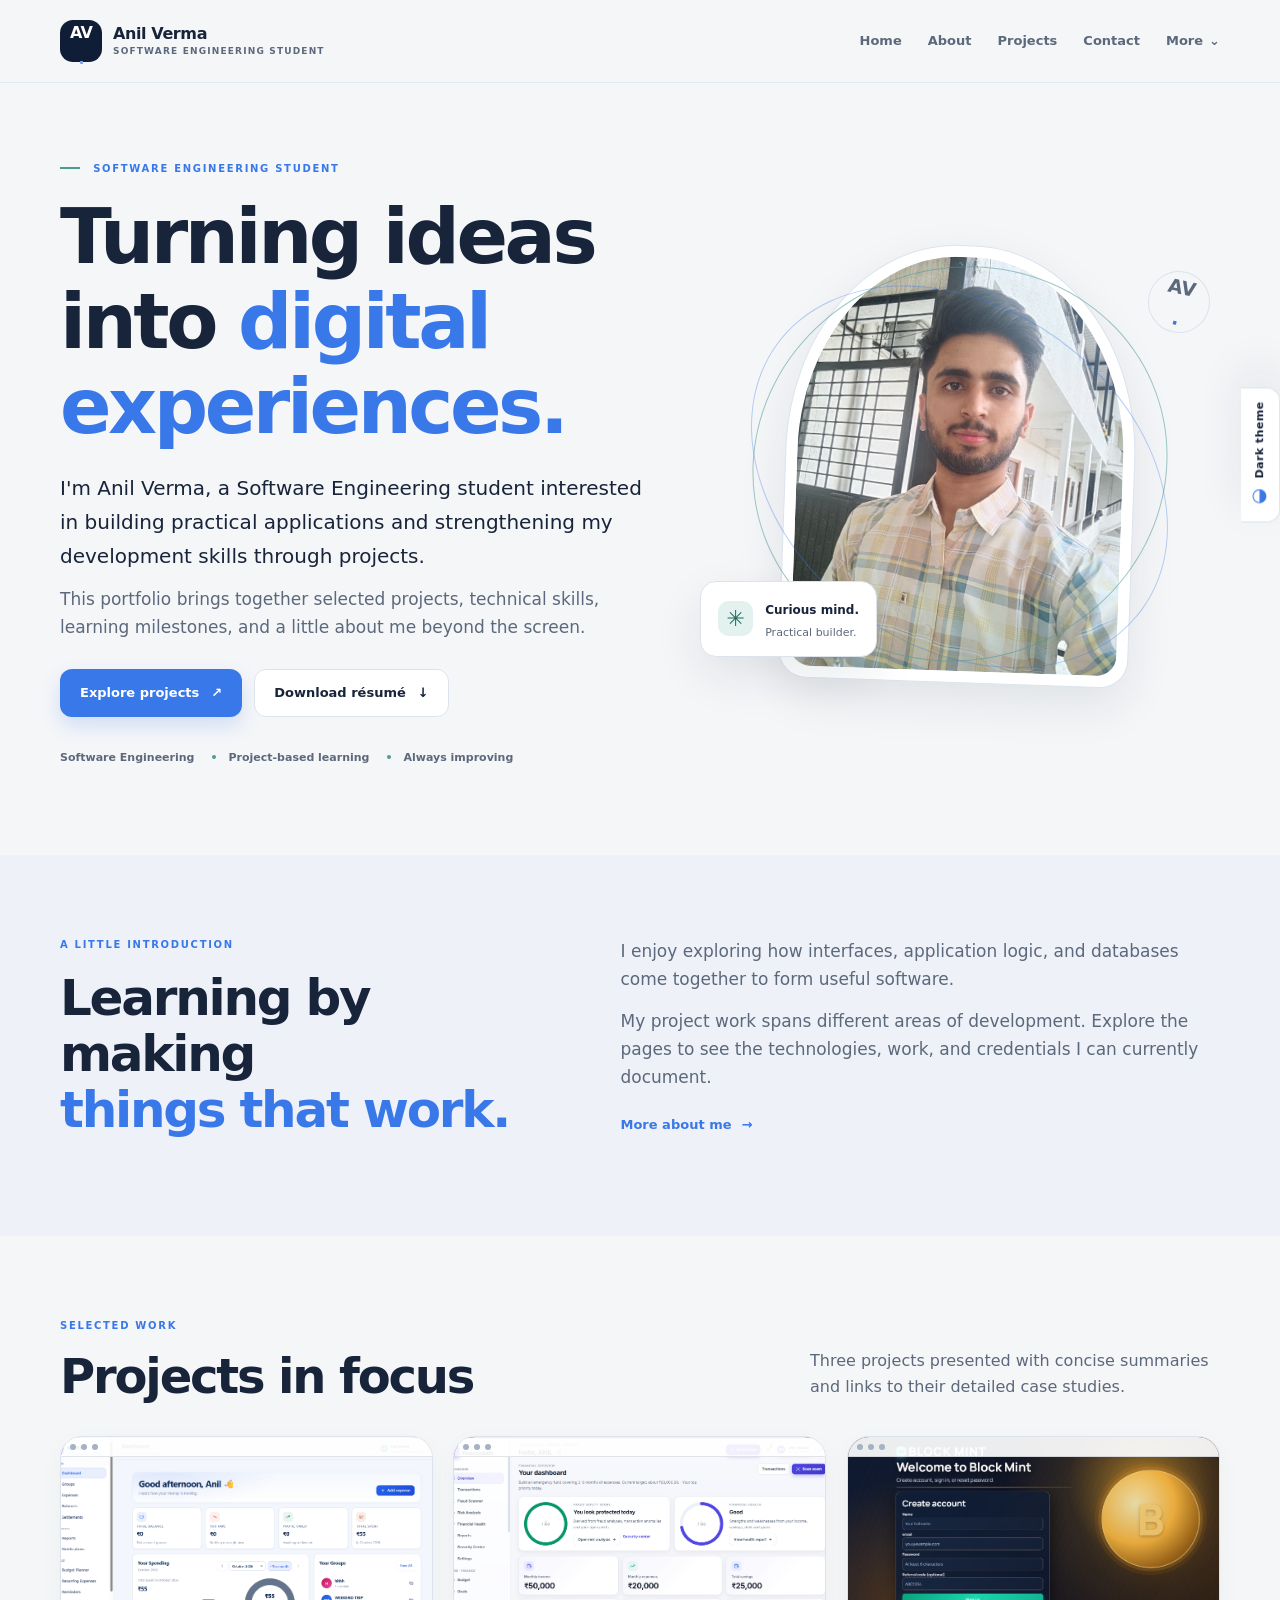
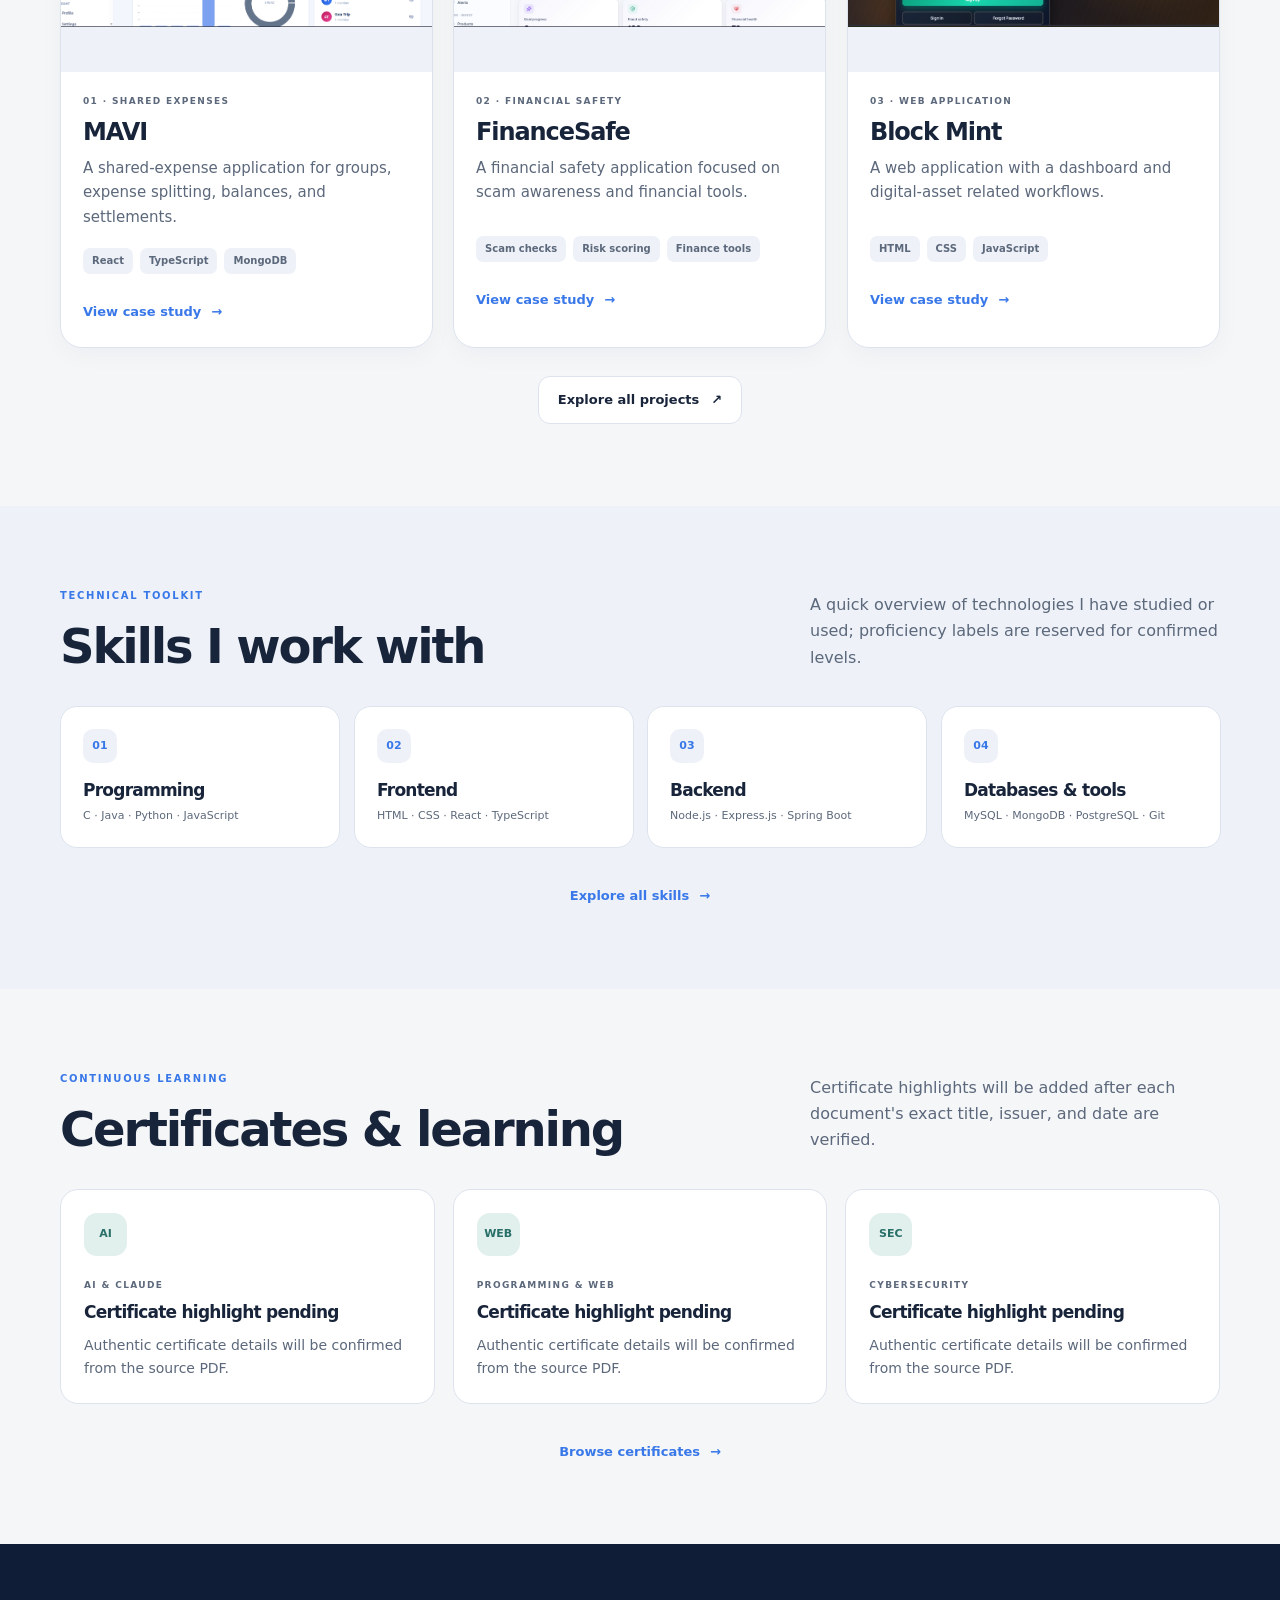
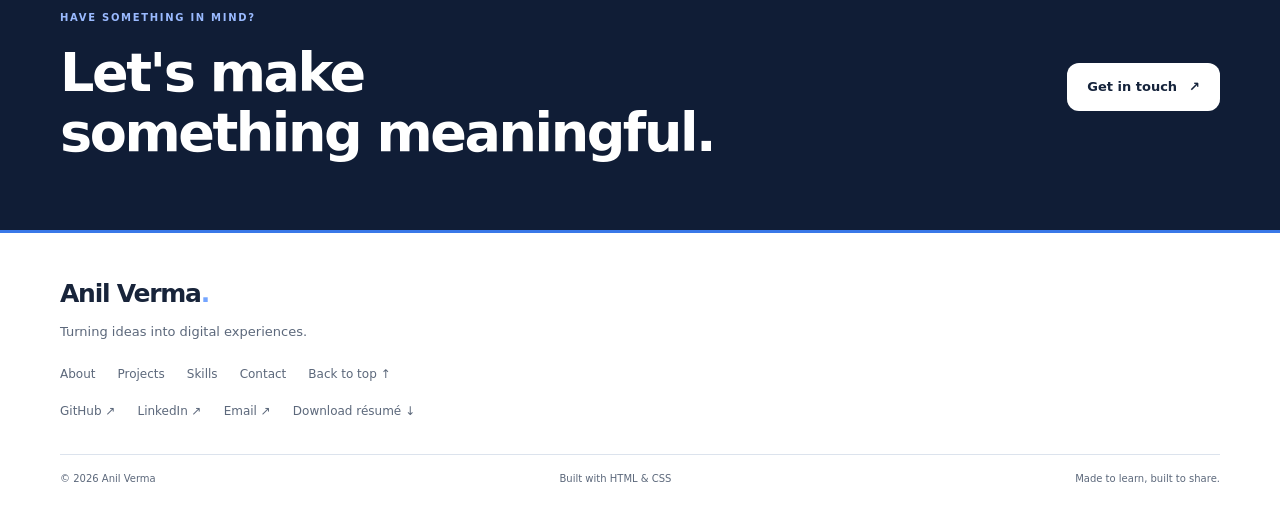
==== index.html @ 0b911eda "Add personal portfolio website" ====
<!doctype html>
<html lang="en">
<head>
  <meta charset="utf-8">
  <meta name="viewport" content="width=device-width, initial-scale=1">
  <meta name="color-scheme" content="light dark">
  <meta name="description" content="Anil Verma — Software Engineering Student. Explore projects, skills, certificates, and interests.">
  <title>Home | Anil Verma</title>
  <link rel="stylesheet" href="css/style.css">
  <link rel="stylesheet" href="css/responsive.css">
  <link rel="stylesheet" href="css/animations.css">
</head>
<body>
<a class="skip-link" href="#main-content">Skip to content</a>
<input class="theme-toggle-input" type="checkbox" id="theme-toggle" aria-label="Enable dark theme">
<div class="site-shell" id="top">
  <header class="site-header"><div class="nav-wrap">
    <a class="brand" href="index.html" aria-label="Anil Verma home"><span class="brand-mark">AV<span>.</span></span><span class="brand-name">Anil Verma<small>SOFTWARE ENGINEERING STUDENT</small></span></a>
    <nav class="desktop-nav" aria-label="Main navigation"><a href="index.html">Home</a><a href="about.html">About</a><a href="projects.html">Projects</a><a href="contact.html">Contact</a><details class="nav-more"><summary>More <span aria-hidden="true">⌄</span></summary><div class="nav-dropdown"><a href="skills.html">Skills</a><a href="certificates.html">Certificates</a><a href="experience.html">Experience</a><a href="hobbies.html">Hobbies</a></div></details></nav>
    <details class="mobile-menu"><summary aria-label="Open navigation menu"><span></span><span></span><span></span><b>Menu</b></summary><nav aria-label="Mobile navigation"><a href="index.html">Home</a><a href="about.html">About</a><a href="skills.html">Skills</a><a href="projects.html">Projects</a><a href="certificates.html">Certificates</a><a href="experience.html">Experience</a><a href="hobbies.html">Hobbies</a><a href="contact.html">Contact</a></nav></details>
  </div></header>
  <label class="theme-toggle" for="theme-toggle"><span class="theme-toggle-icon" aria-hidden="true">◐</span><span class="theme-toggle-label">Dark theme</span></label>
  <main id="main-content" tabindex="-1">
<section class="hero section-wrap" id="top">
  <div class="hero-copy">
    <p class="eyebrow"><span class="eyebrow-mark"></span> SOFTWARE ENGINEERING STUDENT</p>
    <h1>Turning ideas into <span class="text-accent">digital experiences.</span></h1>
    <p class="hero-lead">I'm Anil Verma, a Software Engineering student interested in building practical applications and strengthening my development skills through projects.</p>
    <p class="hero-support">This portfolio brings together selected projects, technical skills, learning milestones, and a little about me beyond the screen.</p>
    <div class="button-row"><a class="button button-primary" href="projects.html">Explore projects <span aria-hidden="true">↗</span></a><a class="button button-secondary" href="assets/resume/Anil-Verma-Resume.pdf" download>Download résumé <span aria-hidden="true">↓</span></a></div>
    <div class="hero-meta"><span>Software Engineering</span><span>Project-based learning</span><span>Always improving</span></div>
  </div>
  <div class="hero-visual">
    <div class="hero-photo-frame"><img src="assets/images/profile/profile-portrait.jpg" alt="Portrait of Anil Verma" class="hero-photo"><span class="photo-orbit orbit-one"></span><span class="photo-orbit orbit-two"></span></div>
    <div class="floating-note"><span class="note-symbol" aria-hidden="true">✳</span><div><strong>Curious mind.</strong><p>Practical builder.</p></div></div>
    <span class="hero-stamp" aria-hidden="true">AV<span>.</span></span>
  </div>
</section>
<section class="section section-soft"><div class="section-wrap intro-grid"><div><p class="eyebrow">A LITTLE INTRODUCTION</p><h2>Learning by making<br><span class="text-accent">things that work.</span></h2></div><div class="intro-copy"><p>I enjoy exploring how interfaces, application logic, and databases come together to form useful software.</p><p>My project work spans different areas of development. Explore the pages to see the technologies, work, and credentials I can currently document.</p><a class="text-link" href="about.html">More about me <span aria-hidden="true">→</span></a></div></div></section>
<section class="section section-wrap"><div class="section-heading"><div><p class="eyebrow">SELECTED WORK</p><h2>Projects in focus</h2></div><p class="section-intro">Three projects presented with concise summaries and links to their detailed case studies.</p></div>
  <div class="project-grid home-project-grid">
    <article class="project-card"><a class="project-preview project-preview-image" href="projects.html#mavi" aria-label="View MAVI case study"><span class="preview-window" aria-hidden="true"><i></i><i></i><i></i></span><img src="assets/images/projects/mavi-dashboard.png" alt="MAVI dashboard showing the spending summary, balances, and groups." loading="lazy"></a><div class="project-card-body"><p class="card-kicker">01 · SHARED EXPENSES</p><h3>MAVI</h3><p>A shared-expense application for groups, expense splitting, balances, and settlements.</p><div class="tag-row"><span>React</span><span>TypeScript</span><span>MongoDB</span></div><a class="text-link" href="projects.html#mavi">View case study <span aria-hidden="true">→</span></a></div></article>
    <article class="project-card"><a class="project-preview project-preview-image" href="projects.html#financesafe" aria-label="View FinanceSafe case study"><span class="preview-window" aria-hidden="true"><i></i><i></i><i></i></span><img src="assets/images/projects/financesafe-dashboard.png" alt="FinanceSafe dashboard showing fraud safety and financial health." loading="lazy"></a><div class="project-card-body"><p class="card-kicker">02 · FINANCIAL SAFETY</p><h3>FinanceSafe</h3><p>A financial safety application focused on scam awareness and financial tools.</p><div class="tag-row"><span>Scam checks</span><span>Risk scoring</span><span>Finance tools</span></div><a class="text-link" href="projects.html#financesafe">View case study <span aria-hidden="true">→</span></a></div></article>
    <article class="project-card"><a class="project-preview project-preview-image" href="projects.html#block-mint" aria-label="View Block Mint case study"><span class="preview-window" aria-hidden="true"><i></i><i></i><i></i></span><img src="assets/images/projects/block-mint-signup.png" alt="Block Mint account creation interface." loading="lazy"></a><div class="project-card-body"><p class="card-kicker">03 · WEB APPLICATION</p><h3>Block Mint</h3><p>A web application with a dashboard and digital-asset related workflows.</p><div class="tag-row"><span>HTML</span><span>CSS</span><span>JavaScript</span></div><a class="text-link" href="projects.html#block-mint">View case study <span aria-hidden="true">→</span></a></div></article>
  </div><div class="section-end-link"><a class="button button-secondary" href="projects.html">Explore all projects <span aria-hidden="true">↗</span></a></div>
</section>
<section class="section section-soft"><div class="section-wrap"><div class="section-heading"><div><p class="eyebrow">TECHNICAL TOOLKIT</p><h2>Skills I work with</h2></div><p class="section-intro">A quick overview of technologies I have studied or used; proficiency labels are reserved for confirmed levels.</p></div><div class="skill-preview-grid"><a class="skill-preview" href="skills.html#programming"><span class="skill-number">01</span><h3>Programming</h3><p>C · Java · Python · JavaScript</p></a><a class="skill-preview" href="skills.html#frontend"><span class="skill-number">02</span><h3>Frontend</h3><p>HTML · CSS · React · TypeScript</p></a><a class="skill-preview" href="skills.html#backend"><span class="skill-number">03</span><h3>Backend</h3><p>Node.js · Express.js · Spring Boot</p></a><a class="skill-preview" href="skills.html#databases"><span class="skill-number">04</span><h3>Databases & tools</h3><p>MySQL · MongoDB · PostgreSQL · Git</p></a></div><div class="section-end-link"><a class="text-link" href="skills.html">Explore all skills <span aria-hidden="true">→</span></a></div></div></section>
<section class="section section-wrap"><div class="section-heading"><div><p class="eyebrow">CONTINUOUS LEARNING</p><h2>Certificates & learning</h2></div><p class="section-intro">Certificate highlights will be added after each document's exact title, issuer, and date are verified.</p></div><div class="certificate-highlight-grid"><article class="certificate-highlight"><span class="highlight-mark">AI</span><p class="card-kicker">AI & CLAUDE</p><h3>Certificate highlight pending</h3><p>Authentic certificate details will be confirmed from the source PDF.</p></article><article class="certificate-highlight"><span class="highlight-mark">WEB</span><p class="card-kicker">PROGRAMMING & WEB</p><h3>Certificate highlight pending</h3><p>Authentic certificate details will be confirmed from the source PDF.</p></article><article class="certificate-highlight"><span class="highlight-mark">SEC</span><p class="card-kicker">CYBERSECURITY</p><h3>Certificate highlight pending</h3><p>Authentic certificate details will be confirmed from the source PDF.</p></article></div><div class="section-end-link"><a class="text-link" href="certificates.html">Browse certificates <span aria-hidden="true">→</span></a></div></section>
<section class="contact-cta"><div class="section-wrap cta-inner"><div><p class="eyebrow eyebrow-light">HAVE SOMETHING IN MIND?</p><h2>Let's make<br>something meaningful.</h2></div><a class="button button-light" href="contact.html">Get in touch <span aria-hidden="true">↗</span></a></div></section>
</main>
  <footer class="site-footer"><div class="section-wrap footer-main"><a class="footer-brand" href="index.html">Anil Verma<span>.</span></a><p>Turning ideas into digital experiences.</p><nav class="footer-links" aria-label="Footer navigation"><a href="about.html">About</a><a href="projects.html">Projects</a><a href="skills.html">Skills</a><a href="contact.html">Contact</a><a href="#top">Back to top ↑</a></nav><div class="footer-social"><a href="https://github.com/anil-4115/" target="_blank" rel="noopener noreferrer">GitHub ↗</a><a href="https://www.linkedin.com/in/anil-verma-aa297a3b1" target="_blank" rel="noopener noreferrer">LinkedIn ↗</a><a href="mailto:202401100015@mitaoe.ac.in">Email ↗</a><a href="assets/resume/Anil-Verma-Resume.pdf" download>Download résumé ↓</a></div></div><div class="footer-bottom section-wrap"><span>© 2026 Anil Verma</span><span>Built with HTML & CSS</span><span>Made to learn, built to share.</span></div></footer>
</div>
</body>
</html>
---- css/style.css ----
/* Anil Verma portfolio — shared design system. HTML + CSS only. */
:root{color-scheme:light;--navy:#101d36;--blue:#3978e8;--blue-deep:#245fc8;--teal:#4b9c95;--paper:#f5f6f8;--surface:#fff;--surface-soft:#eef2f8;--text:#18243a;--muted:#5c687b;--line:#dce3ed;--shadow:0 18px 48px rgba(16,29,54,.09);--line-strong:#b7c3d6;--shadow-soft:0 10px 26px rgba(16,29,54,.09);--radius:22px;--radius-sm:14px;--wrap:1160px;--ease:cubic-bezier(.2,.7,.2,1)}
*{box-sizing:border-box}html{scroll-behavior:smooth;scroll-padding-top:96px}body{margin:0;background:var(--paper);color:var(--text);font-family:Inter,ui-sans-serif,system-ui,-apple-system,BlinkMacSystemFont,"Segoe UI",sans-serif;line-height:1.65}img{max-width:100%;display:block}a{color:inherit;text-decoration:none}button,input,summary{font:inherit}a,summary,label{-webkit-tap-highlight-color:transparent}a:focus-visible,summary:focus-visible,label:focus-visible,input:focus-visible{outline:3px solid var(--teal);outline-offset:4px}::selection{background:rgba(57,120,232,.2)}.section-wrap,.nav-wrap{width:min(var(--wrap),calc(100% - 48px));margin-inline:auto}.skip-link{position:fixed;z-index:1000;top:8px;left:8px;padding:10px 14px;background:var(--surface);border:2px solid var(--blue);border-radius:10px;transform:translateY(-160%)}.skip-link:focus{transform:translateY(0)}
.theme-toggle-input{position:absolute;width:1px;height:1px;padding:0;margin:-1px;overflow:hidden;clip:rect(0,0,0,0);white-space:nowrap;border:0}.site-shell{--paper:#f5f6f8;--surface:#fff;--surface-soft:#eef2f8;--text:#18243a;--muted:#5c687b;--line:#dce3ed;--shadow:0 18px 48px rgba(16,29,54,.09);background:var(--paper);color:var(--text);min-height:100vh;transition:background-color .25s,color .25s}.theme-toggle-input:checked~.site-shell{color-scheme:dark;--paper:#0c1424;--surface:#131f33;--surface-soft:#17263d;--text:#f0f4fb;--muted:#aab6c8;--line:#2a3a52;--line-strong:#5c6b84;--shadow-soft:0 10px 26px rgba(0,0,0,.28);--shadow:0 18px 48px rgba(0,0,0,.22)}
.site-header{position:sticky;top:0;z-index:50;background:color-mix(in srgb,var(--paper) 88%,transparent);backdrop-filter:blur(18px);border-bottom:1px solid color-mix(in srgb,var(--line) 72%,transparent)}.nav-wrap{min-height:82px;display:flex;align-items:center;justify-content:space-between;gap:24px}.brand{display:inline-flex;align-items:center;gap:11px;flex-shrink:0}.brand-mark{width:42px;height:42px;display:grid;place-items:center;background:var(--navy);color:#fff;border-radius:13px;font-weight:800;letter-spacing:-.06em}.brand-mark span,.footer-brand span{color:#74a5ff}.brand-name{font-weight:750;line-height:1.1;letter-spacing:-.025em}.brand-name small{display:block;margin-top:5px;font-size:9px;letter-spacing:.13em;color:var(--muted);font-weight:700}.desktop-nav{display:flex;align-items:center;gap:26px;font-size:13px;font-weight:650;color:var(--muted)}.desktop-nav>a,.nav-more>summary{transition:color .2s;cursor:pointer}.desktop-nav>a:hover,.nav-more>summary:hover,.desktop-nav a:focus-visible{color:var(--blue)}.nav-more{position:relative}.nav-more summary{list-style:none;display:flex;align-items:center;gap:6px}.nav-more summary::-webkit-details-marker{display:none}.nav-dropdown{position:absolute;right:0;top:calc(100% + 18px);width:190px;padding:9px;background:var(--surface);border:1px solid var(--line);border-radius:15px;box-shadow:var(--shadow);display:grid;gap:3px}.nav-dropdown a{padding:10px 12px;border-radius:9px}.nav-dropdown a:hover{background:var(--surface-soft);color:var(--blue)}.mobile-menu{display:none}.theme-toggle{position:fixed;right:0;top:43%;z-index:70;display:flex;align-items:center;gap:9px;writing-mode:vertical-rl;transform:rotate(180deg);padding:13px 10px;background:var(--surface);color:var(--text);border:1px solid var(--line);border-right:0;border-radius:13px 0 0 13px;box-shadow:var(--shadow);cursor:pointer;font-size:11px;font-weight:700;letter-spacing:.04em}.theme-toggle-icon{font-size:18px;line-height:1;color:var(--blue)}.theme-toggle-input:checked~.site-shell .theme-toggle-icon{color:#f4cc72}
.eyebrow{margin:0 0 16px;color:var(--blue);font-size:10px;font-weight:800;letter-spacing:.17em;text-transform:uppercase}.eyebrow-mark{display:inline-block;width:20px;height:2px;margin:0 8px 3px 0;background:var(--teal)}h1,h2,h3,p{margin-top:0}h1,h2,h3{line-height:1.12;letter-spacing:-.045em}h1{font-size:clamp(42px,6vw,76px);font-weight:780;margin-bottom:22px}h2{font-size:clamp(30px,4vw,48px);font-weight:760;margin-bottom:16px}h3{font-size:21px;margin-bottom:12px}.text-accent{color:var(--blue)}.hero{display:grid;grid-template-columns:1.06fr .94fr;gap:54px;align-items:center;padding-top:78px;padding-bottom:88px;min-height:620px}.hero-copy{max-width:650px}.hero h1{max-width:680px}.hero-lead{font-size:18px;line-height:1.7;max-width:590px;color:var(--text);margin-bottom:12px}.hero-support,.page-lead{max-width:610px;color:var(--muted);font-size:15px}.button-row{display:flex;flex-wrap:wrap;gap:12px;margin-top:28px}.button{display:inline-flex;align-items:center;justify-content:center;gap:12px;min-height:48px;padding:12px 19px;border:1px solid transparent;border-radius:12px;font-size:13px;font-weight:750;transition:transform .22s var(--ease),box-shadow .22s,border-color .22s}.button:hover{transform:translateY(-2px)}.button-primary{background:var(--blue);color:white;box-shadow:0 9px 20px rgba(57,120,232,.19)}.button-primary:hover{background:var(--blue-deep);box-shadow:0 13px 24px rgba(57,120,232,.24)}.button-secondary{background:var(--surface);border-color:var(--line);color:var(--text)}.button-secondary:hover{border-color:var(--blue)}.button-light{background:#fff;color:#15233b}.button-pending{opacity:.72;cursor:not-allowed;border-style:dashed}.hero-meta{display:flex;flex-wrap:wrap;gap:10px 18px;margin-top:32px;color:var(--muted);font-size:11px;font-weight:700}.hero-meta span+span:before{content:"";display:inline-block;width:4px;height:4px;margin:0 12px 2px 0;background:var(--teal);border-radius:50%}.hero-visual{min-height:450px;position:relative;display:grid;place-items:center}.hero-photo-frame{position:relative;width:min(350px,76%);aspect-ratio:4/5;padding:11px;background:var(--surface);border:1px solid var(--line);border-radius:48% 48% 28px 28px;box-shadow:var(--shadow);transform:rotate(2deg)}.hero-photo{width:100%;height:100%;object-fit:cover;object-position:center 35%;border-radius:48% 48% 20px 20px}.photo-orbit{position:absolute;border:1px solid rgba(75,156,149,.55);border-radius:50%;pointer-events:none}.orbit-one{width:120%;height:90%;left:-10%;top:5%;transform:rotate(-22deg)}.orbit-two{width:130%;height:78%;left:-15%;top:14%;transform:rotate(34deg);border-color:rgba(57,120,232,.35)}.floating-note{position:absolute;left:0;bottom:32px;display:flex;align-items:center;gap:12px;padding:14px 17px;background:var(--surface);border:1px solid var(--line);border-radius:16px;box-shadow:var(--shadow)}.note-symbol{display:grid;place-items:center;width:35px;height:35px;background:#e3f2ef;color:#286f68;border-radius:11px;font-size:22px}.floating-note strong{font-size:12px}.floating-note p{margin:2px 0 0;color:var(--muted);font-size:11px}.hero-stamp{position:absolute;right:2%;top:7%;width:62px;height:62px;display:grid;place-items:center;border:1px solid var(--line);border-radius:50%;color:var(--muted);font-size:19px;font-weight:800;transform:rotate(12deg)}.hero-stamp span{color:var(--blue)}
.section{padding-top:82px;padding-bottom:82px}.section-soft{background:var(--surface-soft)}.section-heading{display:flex;align-items:end;justify-content:space-between;gap:30px;margin-bottom:32px}.section-heading h2{margin-bottom:0}.section-intro{max-width:410px;color:var(--muted);font-size:14px;margin-bottom:3px}.intro-grid{display:grid;grid-template-columns:.9fr 1.1fr;gap:70px;align-items:start}.intro-grid h2{font-size:clamp(32px,4.2vw,50px)}.intro-copy{max-width:600px;color:var(--muted);font-size:15px}.intro-copy p{margin-bottom:14px}.text-link{display:inline-flex;align-items:center;gap:10px;color:var(--blue);font-size:13px;font-weight:800;margin-top:9px}.text-link span{transition:transform .2s}.text-link:hover span{transform:translateX(4px)}.project-grid{display:grid;grid-template-columns:repeat(3,minmax(0,1fr));gap:20px}.project-card{overflow:hidden;background:var(--surface);border:1px solid var(--line);border-radius:var(--radius);box-shadow:0 7px 24px rgba(16,29,54,.035);transition:transform .25s var(--ease),box-shadow .25s}.project-card:hover{transform:translateY(-5px);box-shadow:var(--shadow)}.project-preview{position:relative;display:flex;min-height:235px;align-items:center;justify-content:center;flex-direction:column;gap:7px;overflow:hidden;background:linear-gradient(140deg,#e7efff,#f5f8ff);color:#1a3156;text-align:center;padding:34px 20px}.preview-teal{background:linear-gradient(140deg,#e0f3ef,#f4fbfa)}.preview-navy{background:linear-gradient(140deg,#dce5f4,#edf1f7)}.preview-window{position:absolute;top:15px;left:15px;right:15px;height:16px;display:flex;align-items:center;gap:5px;border-bottom:1px solid rgba(28,55,95,.12)}.preview-window i{display:block;width:5px;height:5px;background:#8c9bb2;border-radius:50%}.placeholder-icon{display:grid;place-items:center;width:54px;height:54px;border-radius:16px;background:rgba(57,120,232,.13);color:#285db5;font-size:18px;font-weight:850}.project-preview strong{font-size:13px}.project-preview small{font-size:10px;color:#5a6c88}.project-card-body{padding:22px}.card-kicker{font-size:9px;letter-spacing:.15em;color:var(--muted);font-weight:850;margin-bottom:10px}.project-card-body h3{font-size:24px;margin-bottom:10px}.project-card-body>p:not(.card-kicker){font-size:13px;color:var(--muted);min-height:62px}.tag-row{display:flex;flex-wrap:wrap;gap:7px;margin:18px 0}.tag-row span{display:inline-flex;padding:5px 9px;background:var(--surface-soft);border-radius:7px;color:var(--muted);font-size:10px;font-weight:750}.section-end-link{margin-top:28px;display:flex;justify-content:center}.skill-preview-grid{display:grid;grid-template-columns:repeat(4,minmax(0,1fr));gap:14px}.skill-preview{padding:22px;background:var(--surface);border:1px solid var(--line);border-radius:17px;transition:transform .22s,border-color .22s}.skill-preview:hover{transform:translateY(-3px);border-color:var(--blue)}.skill-number{display:grid;place-items:center;width:34px;height:34px;border-radius:10px;background:var(--surface-soft);color:var(--blue);font-size:11px;font-weight:850}.skill-preview h3{font-size:17px;margin:18px 0 7px}.skill-preview p{margin:0;color:var(--muted);font-size:11px}.certificate-highlight-grid{display:grid;grid-template-columns:repeat(3,minmax(0,1fr));gap:18px}.certificate-highlight{padding:23px;background:var(--surface);border:1px solid var(--line);border-radius:18px}.highlight-mark{display:grid;place-items:center;width:43px;height:43px;border-radius:13px;background:#e1efed;color:#286f68;font-size:11px;font-weight:900;margin-bottom:22px}.certificate-highlight h3{font-size:17px}.certificate-highlight p:not(.card-kicker){font-size:12px;color:var(--muted);margin-bottom:0}.contact-cta{background:var(--navy);color:white;padding:66px 0}.cta-inner{display:flex;align-items:center;justify-content:space-between;gap:32px}.cta-inner h2{font-size:clamp(34px,4.5vw,54px);margin:0}.eyebrow-light{color:#9abaff}.site-footer{background:var(--surface);border-top:3px solid var(--blue)}.footer-main{padding-top:40px;padding-bottom:32px}.footer-brand{font-size:25px;letter-spacing:-.05em;font-weight:850}.footer-main>p{margin:7px 0 23px;color:var(--muted);font-size:13px}.footer-links,.footer-social{display:flex;flex-wrap:wrap;gap:12px 22px;font-size:12px;color:var(--muted)}.footer-links a:hover,.footer-social a:hover{color:var(--blue)}.footer-social{margin-top:17px;align-items:center}.footer-resume-pending{font-size:11px;border:1px dashed var(--line);padding:4px 8px;border-radius:6px}.footer-bottom{display:flex;justify-content:space-between;gap:15px;padding-top:16px;padding-bottom:18px;border-top:1px solid var(--line);font-size:10px;color:var(--muted)}
.page-hero{padding-top:83px;padding-bottom:46px}.page-hero h1{font-size:clamp(40px,5.5vw,66px);margin-bottom:18px}.page-lead{font-size:15px;max-width:650px}.about-profile-grid{display:grid;grid-template-columns:.8fr 1.2fr;gap:66px;align-items:center;padding-top:35px;padding-bottom:90px}.about-image-wrap{position:relative;max-width:410px}.about-image-wrap img{width:100%;aspect-ratio:4/5;object-fit:cover;object-position:center 34%;border-radius:42% 42% 22px 22px;border:10px solid var(--surface);box-shadow:var(--shadow)}.image-caption{display:inline-block;margin-top:13px;color:var(--muted);font-size:11px}.about-text p:not(.eyebrow){color:var(--muted);font-size:14px}.about-text h2{font-size:clamp(30px,3.8vw,44px)}.info-note{margin-top:24px;padding:18px 20px;border-left:3px solid var(--teal);background:var(--surface-soft);border-radius:0 12px 12px 0}.info-note strong{font-size:12px}.info-note p{margin:5px 0 0;font-size:12px!important}.education-card{display:flex;gap:20px;align-items:flex-start;padding:28px;background:var(--surface);border:1px solid var(--line);border-radius:20px}.education-symbol{display:grid;place-items:center;flex:0 0 52px;height:52px;background:var(--surface-soft);border-radius:15px;color:var(--blue);font-weight:850}.education-card h3{font-size:21px}.education-card p{color:var(--muted);font-size:13px;margin-bottom:7px}.muted,.text-muted{color:var(--muted)}.inline-note{font-size:11px;color:var(--blue)}.learning-grid{display:grid;grid-template-columns:repeat(3,minmax(0,1fr));gap:18px}.learning-card{position:relative;padding:25px;background:var(--surface);border:1px solid var(--line);border-radius:18px}.learning-index{display:block;color:var(--blue);font-size:11px;font-weight:850;letter-spacing:.1em;margin-bottom:24px}.learning-card h3{font-size:18px}.learning-card p{color:var(--muted);font-size:13px}.skills-page-grid{display:grid;grid-template-columns:repeat(2,minmax(0,1fr));gap:20px;padding-top:20px;padding-bottom:86px}.skill-category{padding:25px;background:var(--surface);border:1px solid var(--line);border-radius:20px}.category-heading{display:flex;align-items:center;gap:13px;margin-bottom:21px}.category-heading>span{display:grid;place-items:center;width:35px;height:35px;background:var(--surface-soft);border-radius:10px;color:var(--blue);font-size:11px;font-weight:850}.category-heading h2{font-size:21px;margin:0;letter-spacing:-.03em}.skill-list{display:grid;gap:9px}.skill-item{display:flex;align-items:center;justify-content:space-between;gap:10px;padding:12px 13px;border:1px solid var(--line);border-radius:11px}.skill-item strong{font-size:12px}.level{padding:4px 8px;border-radius:6px;background:var(--surface-soft);color:var(--muted);font-size:10px;font-weight:750}.level-comfortable{background:#e3f2ef;color:#286f68}.project-tech-grid{display:grid;grid-template-columns:repeat(3,minmax(0,1fr));gap:15px}.project-tech-card{display:block;padding:23px;background:var(--surface);border:1px solid var(--line);border-radius:17px;transition:transform .2s,border-color .2s}.project-tech-card:hover{transform:translateY(-3px);border-color:var(--blue)}.project-tech-card>span{color:var(--blue);font-size:10px;font-weight:850}.project-tech-card h3{margin-top:18px}.project-tech-card p,.project-tech-card small{color:var(--muted);font-size:12px}.project-tech-card small{font-weight:750;color:var(--blue)}
.project-jump,.category-jump{display:flex;flex-wrap:wrap;gap:9px;margin-top:30px}.project-jump a,.category-jump a{display:inline-flex;padding:9px 13px;border:1px solid var(--line);background:var(--surface);border-radius:9px;font-size:11px;font-weight:800;color:var(--muted);transition:border-color .2s,color .2s}.project-jump a:hover,.category-jump a:hover{border-color:var(--blue);color:var(--blue)}.case-study{padding-top:65px;padding-bottom:72px;scroll-margin-top:94px}.case-study-tint{background:var(--surface-soft)}.case-topline{display:flex;justify-content:space-between;align-items:center;gap:15px;padding-bottom:18px;border-bottom:1px solid var(--line);font-size:10px;font-weight:850;letter-spacing:.13em;color:var(--muted)}.back-link{letter-spacing:0;color:var(--blue);font-size:11px}.case-heading{display:flex;align-items:end;justify-content:space-between;gap:35px;padding:28px 0 18px}.case-heading h2{font-size:clamp(38px,5vw,60px);margin:0}.case-heading p{max-width:540px;color:var(--muted);font-size:14px;margin:0 0 4px}.case-meta{display:flex;flex-wrap:wrap;gap:12px 30px;padding:16px 0 22px;border-top:1px solid var(--line);font-size:11px;color:var(--muted)}.case-meta span{display:flex;gap:8px}.case-meta strong{color:var(--text)}.case-preview{min-height:300px;border-radius:19px}.case-preview .placeholder-icon{width:65px;height:65px;font-size:22px}.case-columns{display:grid;grid-template-columns:1.4fr .6fr;gap:40px;margin-top:30px}.case-columns h3{font-size:18px;margin-bottom:12px}.case-columns p{font-size:13px;color:var(--muted)}.check-list{padding-left:0;list-style:none;display:grid;gap:10px}.check-list li{position:relative;padding-left:27px;font-size:13px;color:var(--muted)}.check-list li:before{content:"✓";position:absolute;left:0;top:0;display:grid;place-items:center;width:17px;height:17px;border-radius:5px;background:rgba(75,156,149,.16);color:var(--teal);font-weight:900;font-size:11px}.stack-panel{padding:22px;background:var(--surface);border:1px solid var(--line);border-radius:17px;align-self:start}.stack-panel h3{font-size:18px}.stack-panel p:not(.eyebrow){color:var(--muted);font-size:12px}.case-actions{display:flex;flex-wrap:wrap;gap:10px;margin-top:27px}.certificate-notice{display:flex;gap:14px;padding:20px;background:var(--surface);border:1px solid var(--line);border-radius:15px;margin-bottom:45px}.notice-symbol{display:grid;place-items:center;flex:0 0 28px;height:28px;border-radius:50%;background:var(--surface-soft);color:var(--blue);font-weight:850}.certificate-notice strong{font-size:13px}.certificate-notice p{margin:4px 0 0;color:var(--muted);font-size:12px}.certificate-category{margin:0 0 48px;scroll-margin-top:95px}.certificate-grid{display:grid;grid-template-columns:repeat(3,minmax(0,1fr));gap:15px}.certificate-card{position:relative;min-height:180px;padding:23px;background:var(--surface);border:1px solid var(--line);border-radius:17px;transition:transform .22s,border-color .22s,box-shadow .22s}.certificate-card:hover{transform:translateY(-3px);border-color:var(--blue);box-shadow:var(--shadow)}.certificate-badge{display:inline-grid;place-items:center;padding:6px 8px;background:var(--surface-soft);border-radius:7px;color:var(--blue);font-size:9px;font-weight:900;margin-bottom:18px}.certificate-card h3{font-size:17px}.certificate-card p{color:var(--muted);font-size:12px}.experience-list{display:grid;gap:14px}.experience-card{display:grid;grid-template-columns:48px 1fr auto;gap:20px;align-items:start;padding:26px;background:var(--surface);border:1px solid var(--line);border-radius:19px}.experience-index{display:grid;place-items:center;width:42px;height:42px;background:var(--surface-soft);border-radius:12px;color:var(--blue);font-weight:850;font-size:12px}.experience-content h2{font-size:27px;margin-bottom:12px}.experience-content p:not(.card-kicker){max-width:680px;color:var(--muted);font-size:13px}.experience-status{padding:6px 10px;border-radius:8px;background:var(--surface-soft);font-size:10px;color:var(--muted);font-weight:750}
.hobby-grid{display:grid;grid-template-columns:repeat(4,minmax(0,1fr));grid-auto-rows:minmax(190px,auto);gap:15px}.hobby-card{position:relative;overflow:hidden;display:flex;flex-direction:column;justify-content:end;min-height:215px;padding:23px;background:var(--surface);border:1px solid var(--line);border-radius:21px;isolation:isolate;transition:transform .25s var(--ease),box-shadow .25s}.hobby-card:hover{transform:translateY(-4px);box-shadow:var(--shadow)}.hobby-card:before{content:"";position:absolute;z-index:-1;width:190px;height:190px;border:1px solid rgba(57,120,232,.22);border-radius:48% 52% 60% 40%;right:-45px;top:-50px;transform:rotate(25deg)}.hobby-card:after{content:"";position:absolute;z-index:-1;width:120px;height:120px;border:1px solid rgba(75,156,149,.24);border-radius:50%;right:10px;top:8px}.hobby-art{position:absolute;top:18px;right:24px;color:var(--blue);font-size:42px;line-height:1;opacity:.72;transition:transform .25s}.hobby-card:hover .hobby-art{transform:rotate(-7deg) scale(1.05)}.hobby-card .eyebrow{font-size:9px;margin-bottom:8px}.hobby-card h2{font-size:25px;margin:0 0 8px}.hobby-card p:last-child{max-width:220px;color:var(--muted);font-size:12px;margin:0}.hobby-reading{grid-column:span 2;grid-row:span 1;background:linear-gradient(140deg,var(--surface),#e8f0ff)}.hobby-games{background:linear-gradient(140deg,var(--surface),#e1f1ed)}.hobby-travel{grid-column:span 1;grid-row:span 2;background:linear-gradient(160deg,var(--surface),#e8eef7)}.hobby-sports{background:linear-gradient(140deg,var(--surface),#edf1f7)}.hobby-music{grid-column:span 2;background:linear-gradient(140deg,var(--surface),#e9edff)}.hobby-trekking{background:linear-gradient(140deg,var(--surface),#e0f0ed)}.hobby-photo{background:linear-gradient(140deg,var(--surface),#f0eafa)}.content-note{margin-top:20px;font-size:11px;color:var(--muted)}.availability-pill{display:inline-flex;align-items:center;gap:9px;padding:8px 12px;margin-top:12px;background:var(--surface);border:1px solid var(--line);border-radius:999px;font-size:11px;font-weight:750}.availability-pill span{width:7px;height:7px;border-radius:50%;background:var(--teal)}.contact-page-hero{padding-bottom:32px}.contact-card-grid{display:grid;grid-template-columns:repeat(3,minmax(0,1fr));gap:18px}.contact-method{display:flex;flex-direction:column;align-items:flex-start;min-height:260px;padding:25px;background:var(--surface);border:1px solid var(--line);border-radius:20px;transition:transform .22s,border-color .22s,box-shadow .22s}.contact-method:hover{transform:translateY(-4px);border-color:var(--blue);box-shadow:var(--shadow)}.contact-icon{display:grid;place-items:center;width:45px;height:45px;background:var(--surface-soft);border-radius:14px;color:var(--blue);font-size:15px;font-weight:900;margin-bottom:23px}.contact-method h2{font-size:25px;margin-bottom:9px}.contact-method p:not(.card-kicker){color:var(--muted);font-size:12px;margin-bottom:22px}.contact-method strong{margin-top:auto;display:flex;gap:8px;align-items:center;font-size:11px;overflow-wrap:anywhere}.not-found{min-height:65vh;display:flex;flex-direction:column;justify-content:center;align-items:flex-start;padding-top:70px;padding-bottom:85px}.not-found-code{font-size:clamp(75px,15vw,150px);font-weight:900;letter-spacing:-.09em;line-height:1;color:var(--surface-soft);-webkit-text-stroke:1px var(--line);margin-bottom:20px}.not-found h1{font-size:clamp(42px,6vw,72px)}
@supports not (background:color-mix(in srgb,white,black)){.site-header{background:var(--paper)}}

/* Stage 2: certificate cards use previews from the supplied original PDFs. */
.certificate-card-verified{padding:14px;min-height:0;display:flex;flex-direction:column;align-items:flex-start}.certificate-preview-link{display:block;width:100%;margin-bottom:14px;border-radius:10px;overflow:hidden;background:var(--surface-soft);border:1px solid var(--line)}.certificate-preview-image{display:block;width:100%;aspect-ratio:1.48;object-fit:contain;background:#f4f4f1}.certificate-card-verified .certificate-badge{margin-bottom:10px}.certificate-card-verified h3{font-size:15px;line-height:1.35;margin-bottom:8px}.certificate-card-verified p{margin:0 0 5px}.certificate-card-verified .certificate-date{font-size:11px;color:var(--muted)}.certificate-card-verified .text-link{margin-top:auto;padding-top:10px;font-size:11px}

/* Stage 2: certificate cards use previews from the supplied original PDFs. */
.certificate-card-verified{padding:14px;min-height:0;display:flex;flex-direction:column;align-items:flex-start}.certificate-preview-link{display:block;width:100%;margin-bottom:14px;border-radius:10px;overflow:hidden;background:var(--surface-soft);border:1px solid var(--line)}.certificate-preview-image{display:block;width:100%;aspect-ratio:1.48;object-fit:contain;background:#f4f4f1}.certificate-card-verified .certificate-badge{margin-bottom:10px}.certificate-card-verified h3{font-size:15px;line-height:1.35;margin-bottom:8px}.certificate-card-verified p{margin:0 0 5px}.certificate-card-verified .certificate-date{font-size:11px;color:var(--muted)}.certificate-card-verified .text-link{margin-top:auto;padding-top:10px;font-size:11px}

/* Stage 2: certificate cards use previews from the supplied original PDFs. */
.certificate-card-verified{padding:14px;min-height:0;display:flex;flex-direction:column;align-items:flex-start}.certificate-preview-link{display:block;width:100%;margin-bottom:14px;border-radius:10px;overflow:hidden;background:var(--surface-soft);border:1px solid var(--line)}.certificate-preview-image{display:block;width:100%;aspect-ratio:1.48;object-fit:contain;background:#f4f4f1}.certificate-card-verified .certificate-badge{margin-bottom:10px}.certificate-card-verified h3{font-size:15px;line-height:1.35;margin-bottom:8px}.certificate-card-verified p{margin:0 0 5px}.certificate-card-verified .certificate-date{font-size:11px;color:var(--muted)}.certificate-card-verified .text-link{margin-top:auto;padding-top:10px;font-size:11px}

/* Stage 2: authentic project screenshots */
.case-preview.project-screenshot{display:block;min-height:0;padding:0;overflow:hidden;background:var(--surface);border:1px solid var(--line);box-shadow:var(--shadow-soft)}
.case-preview.project-screenshot .preview-window{position:relative;z-index:1;display:flex;gap:6px;align-items:center;height:28px;padding:0 12px;border-bottom:1px solid var(--line);background:var(--surface-soft)}
.case-preview.project-screenshot .preview-window i{display:block;width:7px;height:7px;border-radius:50%;background:var(--line-strong)}
.case-preview.project-screenshot>img{display:block;width:100%;height:auto;max-height:720px;object-fit:contain;object-position:top;background:#f5f7fb}
.case-preview.project-screenshot figcaption,.project-gallery figcaption{padding:10px 14px;font-size:12px;color:var(--muted);background:var(--surface)}
.project-gallery{display:grid;grid-template-columns:repeat(3,minmax(0,1fr));gap:14px;margin-top:16px}
.project-gallery figure{margin:0;min-width:0;border:1px solid var(--line);border-radius:14px;overflow:hidden;background:var(--surface);box-shadow:var(--shadow-soft)}
.project-gallery img{display:block;width:100%;height:auto;aspect-ratio:16/9;object-fit:cover;object-position:top;background:#f5f7fb}
.project-preview-image{display:block;position:relative;overflow:hidden;background:var(--surface-soft);padding:0}
.project-preview-image .preview-window{position:absolute;z-index:1;top:0;left:0;right:0;display:flex;gap:5px;align-items:center;height:20px;padding:0 9px;background:rgba(255,255,255,.92);border-bottom:1px solid rgba(20,35,65,.12)}
.project-preview-image .preview-window i{width:6px;height:6px;border-radius:50%;background:#a6b1c4}
.project-preview-image img{display:block;width:100%;height:100%;min-height:190px;max-height:245px;object-fit:cover;object-position:top}
@media(max-width:700px){.project-gallery{grid-template-columns:1fr}.project-gallery img{aspect-ratio:16/9}.case-preview.project-screenshot>img{max-height:none}}


/* Typography refinement: descriptive copy increased by approximately 2px site-wide. */
.hero-lead{font-size:20px}
.hero-support,.page-lead{font-size:17px}
.intro-copy,.intro-copy p{font-size:17px}
.section-intro{font-size:16px}
.project-card-body>p:not(.card-kicker){font-size:15px}
.certificate-highlight p:not(.card-kicker){font-size:14px}
.case-heading p{font-size:16px}
.case-columns p,.check-list li{font-size:15px}
.experience-content p:not(.card-kicker){font-size:15px}
.education-card p{font-size:15px}
.contact-method p:not(.card-kicker){font-size:14px}
.certificate-card p{font-size:14px}
.hobby-card p:last-child{font-size:14px}
---- css/responsive.css ----
/* Responsive layout rules */
@media(max-width:1000px){.desktop-nav{gap:16px}.hero{gap:25px}.hero-visual{min-height:400px}.skill-preview-grid{grid-template-columns:repeat(2,minmax(0,1fr))}.project-grid{gap:14px}.project-card-body{padding:18px}.project-preview{min-height:205px}.hobby-grid{grid-template-columns:repeat(3,minmax(0,1fr))}.hobby-travel{grid-row:span 1}.case-columns{grid-template-columns:1.1fr .9fr}}
@media(max-width:760px){.section-wrap,.nav-wrap{width:min(100% - 34px,var(--wrap))}.nav-wrap{min-height:72px}.desktop-nav{display:none}.mobile-menu{display:block;position:relative}.mobile-menu>summary{list-style:none;display:flex;align-items:center;gap:4px;cursor:pointer;padding:10px 11px;border:1px solid var(--line);border-radius:10px;color:var(--text)}.mobile-menu>summary::-webkit-details-marker{display:none}.mobile-menu>summary span{display:block;width:13px;height:1.5px;background:currentColor}.mobile-menu>summary b{font-size:11px;margin-left:6px}.mobile-menu nav{position:absolute;right:0;top:calc(100% + 12px);width:min(280px,calc(100vw - 34px));display:grid;gap:3px;padding:10px;background:var(--surface);border:1px solid var(--line);border-radius:16px;box-shadow:var(--shadow)}.mobile-menu nav a{padding:11px 12px;border-radius:9px;font-size:13px;font-weight:650}.mobile-menu nav a:hover{background:var(--surface-soft);color:var(--blue)}.hero{grid-template-columns:1fr;padding-top:54px;padding-bottom:60px;gap:20px}.hero-copy{order:1}.hero-visual{order:0;min-height:320px}.hero-photo-frame{width:min(260px,62%)}.floating-note{left:2%;bottom:8px}.hero-stamp{right:8%;top:2%}.hero h1{font-size:clamp(42px,11vw,63px)}.hero-lead{font-size:16px}.section{padding-top:60px;padding-bottom:60px}.intro-grid{grid-template-columns:1fr;gap:15px}.section-heading{align-items:start;flex-direction:column;gap:12px}.section-intro{max-width:620px}.project-grid,.certificate-highlight-grid,.learning-grid,.project-tech-grid,.certificate-grid,.contact-card-grid{grid-template-columns:1fr}.project-preview{min-height:230px}.project-card-body>p:not(.card-kicker){min-height:0}.skill-preview-grid{gap:10px}.skill-preview{padding:17px}.cta-inner{align-items:flex-start;flex-direction:column}.footer-bottom{flex-wrap:wrap}.page-hero{padding-top:58px;padding-bottom:34px}.page-hero h1{font-size:clamp(40px,10vw,58px)}.about-profile-grid{grid-template-columns:1fr;gap:30px;padding-top:20px;padding-bottom:60px}.about-image-wrap{max-width:340px}.skills-page-grid{grid-template-columns:1fr;gap:13px;padding-top:8px;padding-bottom:60px}.case-study{padding-top:45px;padding-bottom:52px}.case-heading{align-items:flex-start;flex-direction:column;gap:12px}.case-heading p{max-width:100%}.case-preview{min-height:245px}.case-columns{grid-template-columns:1fr;gap:22px}.case-meta{gap:10px 18px}.experience-card{grid-template-columns:42px 1fr;gap:13px;padding:19px}.experience-status{grid-column:2;justify-self:start}.hobby-grid{grid-template-columns:repeat(2,minmax(0,1fr));grid-auto-rows:minmax(190px,auto);gap:11px}.hobby-reading,.hobby-music{grid-column:span 2}.hobby-travel{grid-row:span 1}.hobby-card{padding:18px;min-height:205px}.contact-method{min-height:230px}.theme-toggle{top:auto;bottom:22px;right:0;writing-mode:horizontal-tb;transform:none;padding:10px 12px;border-radius:12px 0 0 12px}.theme-toggle-label{font-size:10px}.category-jump a,.project-jump a{font-size:10px}.education-card{padding:20px}}
@media(max-width:420px){.brand-mark{width:38px;height:38px}.brand-name{font-size:13px}.brand-name small{font-size:8px}.hero-meta{gap:8px 10px}.hero-meta span+span:before{margin-right:7px}.button{padding:11px 14px;font-size:12px}.skill-preview-grid{grid-template-columns:1fr}.hobby-grid{grid-template-columns:1fr}.hobby-reading,.hobby-music{grid-column:span 1}.footer-links,.footer-social{gap:11px 15px}.case-topline{align-items:flex-start;flex-direction:column}.case-meta span{flex-direction:column;gap:2px}.category-heading h2{font-size:19px}}

/* Keep enlarged descriptive text comfortable on smaller screens. */
@media(max-width:760px){
 .hero-lead{font-size:18px}
 .hero-support,.page-lead,.intro-copy,.intro-copy p{font-size:16px}
 .section-intro{font-size:15px}
 .project-card-body>p:not(.card-kicker){font-size:15px}
 .case-columns p,.check-list li{font-size:15px}
}
---- css/animations.css ----
/* Motion is decorative and respects the visitor's reduced-motion preference. */
@keyframes rise-in{from{opacity:0;transform:translateY(12px)}to{opacity:1;transform:translateY(0)}}
@keyframes slow-drift{0%,100%{transform:rotate(-22deg) translateY(0)}50%{transform:rotate(-19deg) translateY(-5px)}}
.hero-copy,.page-hero,.section-heading{animation:rise-in .55s var(--ease) both}.hero-visual{animation:rise-in .7s var(--ease) .08s both}.hero-photo-frame{transition:transform .3s var(--ease)}.hero-photo-frame:hover{transform:rotate(0deg) translateY(-3px)}.orbit-one{animation:slow-drift 8s ease-in-out infinite}.orbit-two{animation:slow-drift 10s ease-in-out infinite reverse}.project-card,.skill-preview,.learning-card,.contact-method,.hobby-card,.certificate-card{will-change:transform}
@media(prefers-reduced-motion:reduce){html{scroll-behavior:auto}*,*::before,*::after{animation-duration:.01ms!important;animation-iteration-count:1!important;scroll-behavior:auto!important;transition-duration:.01ms!important;will-change:auto!important}}
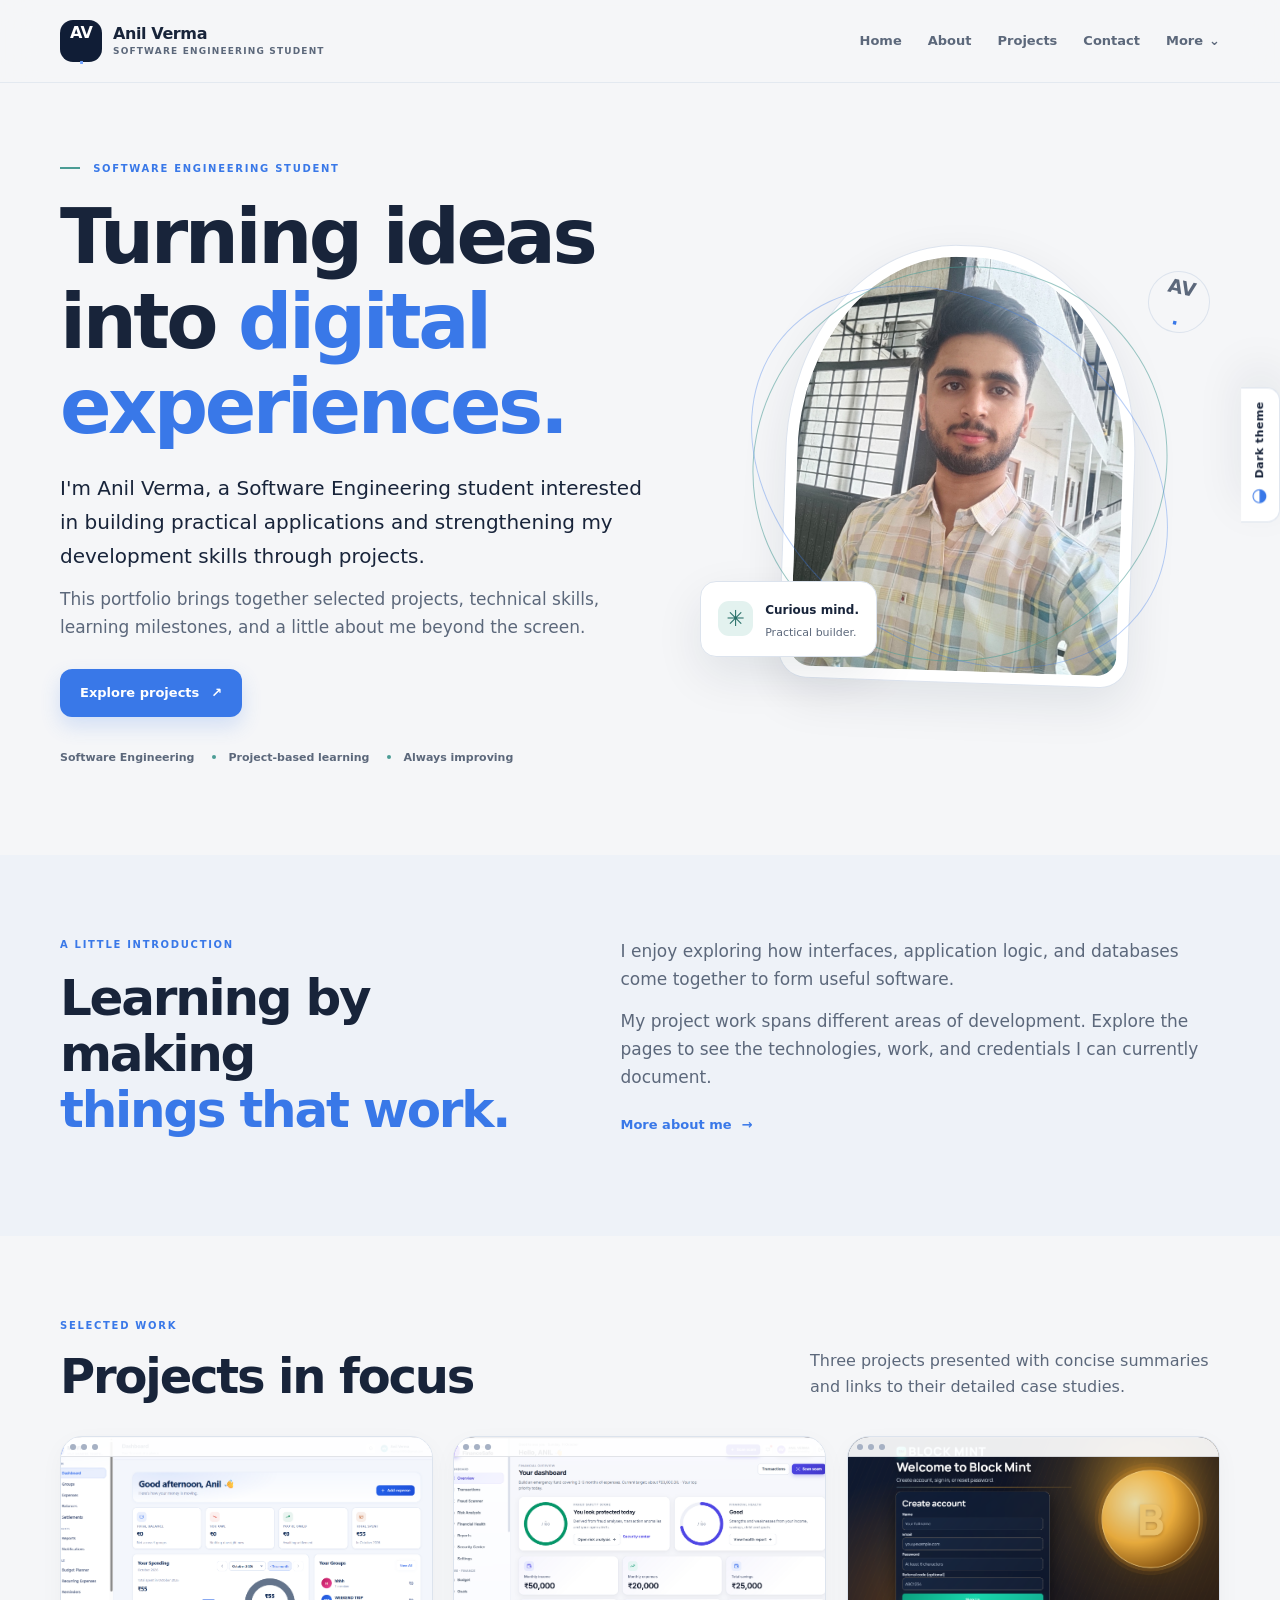
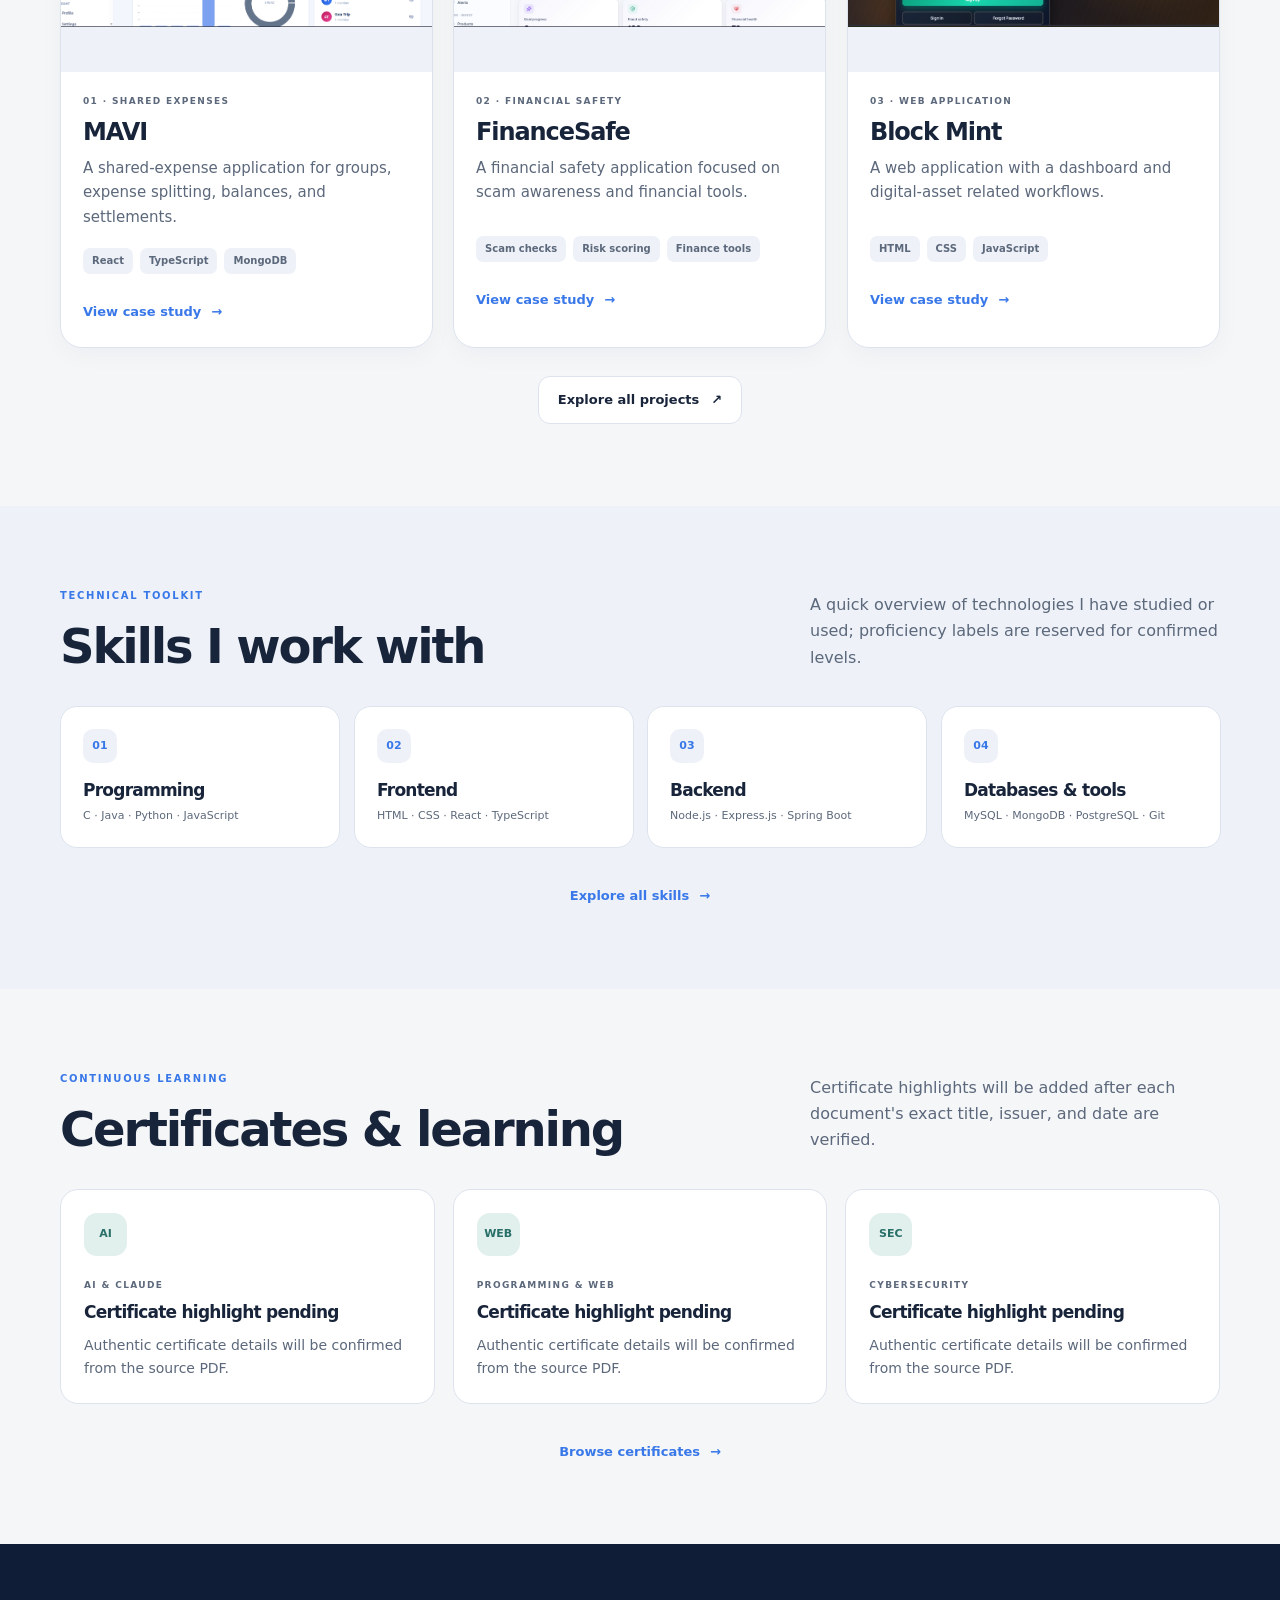
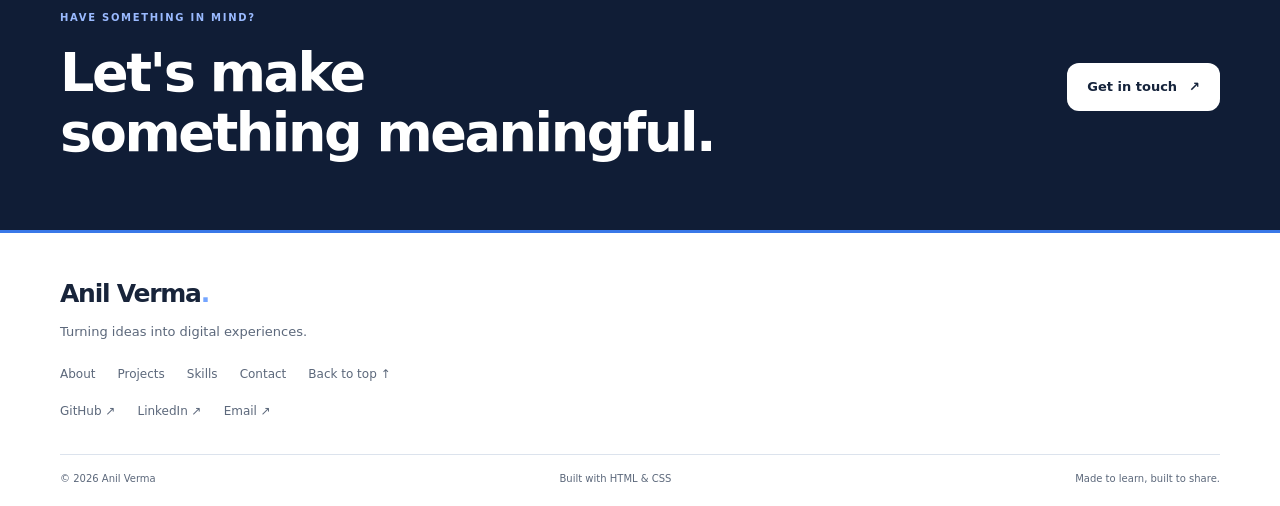
==== commit a052c3bc: "Update portfolio projects, certificates, and remove resume links" ====
--- a/index.html
+++ b/index.html
@@ -27,7 +27,7 @@
     <h1>Turning ideas into <span class="text-accent">digital experiences.</span></h1>
     <p class="hero-lead">I'm Anil Verma, a Software Engineering student interested in building practical applications and strengthening my development skills through projects.</p>
     <p class="hero-support">This portfolio brings together selected projects, technical skills, learning milestones, and a little about me beyond the screen.</p>
-    <div class="button-row"><a class="button button-primary" href="projects.html">Explore projects <span aria-hidden="true">↗</span></a><a class="button button-secondary" href="assets/resume/Anil-Verma-Resume.pdf" download>Download résumé <span aria-hidden="true">↓</span></a></div>
+    <div class="button-row"><a class="button button-primary" href="projects.html">Explore projects <span aria-hidden="true">↗</span></a></div>
     <div class="hero-meta"><span>Software Engineering</span><span>Project-based learning</span><span>Always improving</span></div>
   </div>
   <div class="hero-visual">
@@ -48,7 +48,7 @@
 <section class="section section-wrap"><div class="section-heading"><div><p class="eyebrow">CONTINUOUS LEARNING</p><h2>Certificates & learning</h2></div><p class="section-intro">Certificate highlights will be added after each document's exact title, issuer, and date are verified.</p></div><div class="certificate-highlight-grid"><article class="certificate-highlight"><span class="highlight-mark">AI</span><p class="card-kicker">AI & CLAUDE</p><h3>Certificate highlight pending</h3><p>Authentic certificate details will be confirmed from the source PDF.</p></article><article class="certificate-highlight"><span class="highlight-mark">WEB</span><p class="card-kicker">PROGRAMMING & WEB</p><h3>Certificate highlight pending</h3><p>Authentic certificate details will be confirmed from the source PDF.</p></article><article class="certificate-highlight"><span class="highlight-mark">SEC</span><p class="card-kicker">CYBERSECURITY</p><h3>Certificate highlight pending</h3><p>Authentic certificate details will be confirmed from the source PDF.</p></article></div><div class="section-end-link"><a class="text-link" href="certificates.html">Browse certificates <span aria-hidden="true">→</span></a></div></section>
 <section class="contact-cta"><div class="section-wrap cta-inner"><div><p class="eyebrow eyebrow-light">HAVE SOMETHING IN MIND?</p><h2>Let's make<br>something meaningful.</h2></div><a class="button button-light" href="contact.html">Get in touch <span aria-hidden="true">↗</span></a></div></section>
 </main>
-  <footer class="site-footer"><div class="section-wrap footer-main"><a class="footer-brand" href="index.html">Anil Verma<span>.</span></a><p>Turning ideas into digital experiences.</p><nav class="footer-links" aria-label="Footer navigation"><a href="about.html">About</a><a href="projects.html">Projects</a><a href="skills.html">Skills</a><a href="contact.html">Contact</a><a href="#top">Back to top ↑</a></nav><div class="footer-social"><a href="https://github.com/anil-4115/" target="_blank" rel="noopener noreferrer">GitHub ↗</a><a href="https://www.linkedin.com/in/anil-verma-aa297a3b1" target="_blank" rel="noopener noreferrer">LinkedIn ↗</a><a href="mailto:202401100015@mitaoe.ac.in">Email ↗</a><a href="assets/resume/Anil-Verma-Resume.pdf" download>Download résumé ↓</a></div></div><div class="footer-bottom section-wrap"><span>© 2026 Anil Verma</span><span>Built with HTML & CSS</span><span>Made to learn, built to share.</span></div></footer>
+  <footer class="site-footer"><div class="section-wrap footer-main"><a class="footer-brand" href="index.html">Anil Verma<span>.</span></a><p>Turning ideas into digital experiences.</p><nav class="footer-links" aria-label="Footer navigation"><a href="about.html">About</a><a href="projects.html">Projects</a><a href="skills.html">Skills</a><a href="contact.html">Contact</a><a href="#top">Back to top ↑</a></nav><div class="footer-social"><a href="https://github.com/anil-4115/" target="_blank" rel="noopener noreferrer">GitHub ↗</a><a href="https://www.linkedin.com/in/anil-verma-aa297a3b1" target="_blank" rel="noopener noreferrer">LinkedIn ↗</a><a href="mailto:202401100015@mitaoe.ac.in">Email ↗</a></div></div><div class="footer-bottom section-wrap"><span>© 2026 Anil Verma</span><span>Built with HTML & CSS</span><span>Made to learn, built to share.</span></div></footer>
 </div>
 </body>
 </html>
